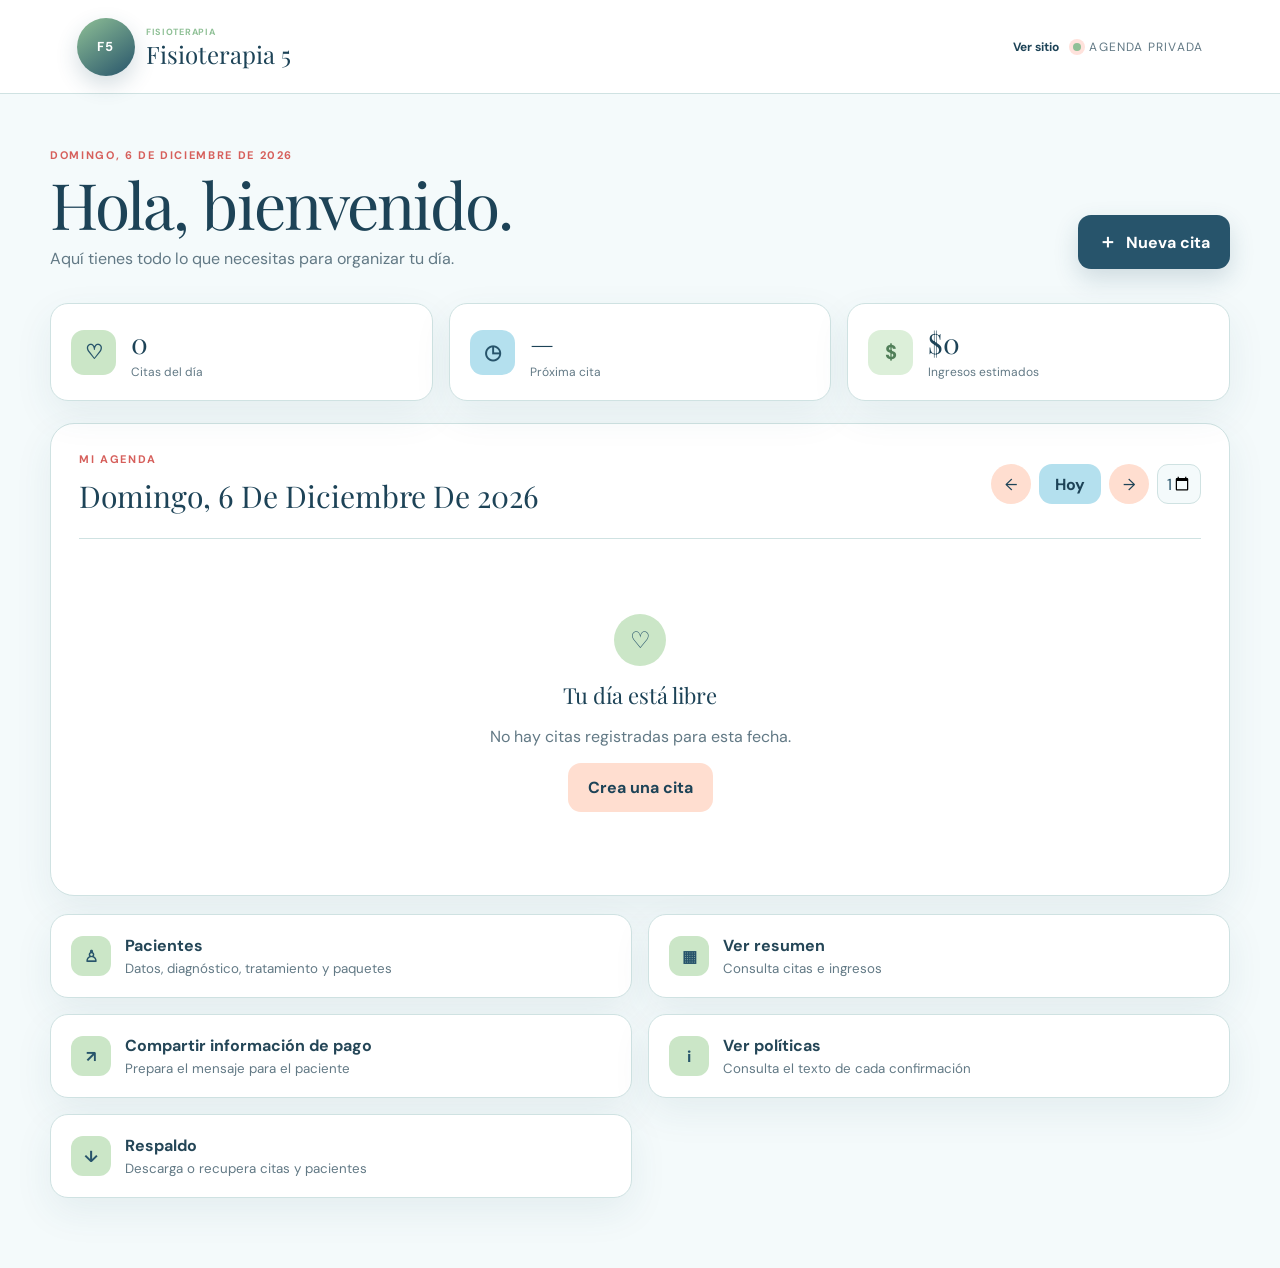
==== agenda/index.html @ aa814ce9 "Publicar aplicación de prueba Fisioterapia 5" ====
<!doctype html>
<html lang="es">
<head>
  <meta charset="utf-8">
  <meta name="viewport" content="width=device-width,initial-scale=1">
  <meta name="theme-color" content="#174a78">
  <title>Mi Agenda · Fisioterapia 5</title>
  <link rel="preconnect" href="https://fonts.googleapis.com">
  <link rel="preconnect" href="https://fonts.gstatic.com" crossorigin>
  <link href="https://fonts.googleapis.com/css2?family=DM+Sans:wght@400;500;600;700&family=Playfair+Display:ital,wght@0,600;1,600&display=swap" rel="stylesheet">
  <link rel="stylesheet" href="css/styles.css">
  <link rel="stylesheet" href="css/brand.css">
  <link rel="stylesheet" href="css/finance.css">
  <link rel="stylesheet" href="css/messages.css">
  <link rel="stylesheet" href="css/summary.css">
  <link rel="stylesheet" href="css/backup.css">
</head>
<body>
  <header class="topbar">
    <a class="brand" href="../index.html" aria-label="Volver al sitio de reservaciones"><span class="brand-logo-wrap brand-placeholder" aria-hidden="true">F5</span><span class="brand-name"><small>Fisioterapia</small>Fisioterapia 5</span></a>
    <div class="topbar-status"><a class="back-site-link" href="../index.html">Ver sitio</a><p class="private-label"><span></span> Agenda privada</p></div>
  </header>

  <main class="app-shell">
    <section class="welcome">
      <div><p class="eyebrow" id="todayText"></p><h1>Hola, bienvenido.</h1><p>Aquí tienes todo lo que necesitas para organizar tu día.</p></div>
      <button class="primary-btn" id="newAppointmentBtn"><span>＋</span> Nueva cita</button>
    </section>

    <section class="stats" aria-label="Resumen del día">
      <article><span class="stat-icon blush">♡</span><div><strong id="appointmentCount">0</strong><p>Citas del día</p></div></article>
      <article><span class="stat-icon sand">◷</span><div><strong id="nextTime">—</strong><p>Próxima cita</p></div></article>
      <article><span class="stat-icon green">$</span><div><strong id="dayIncome">$0</strong><p>Ingresos estimados</p></div></article>
    </section>

    <section class="agenda-card">
      <div class="agenda-head"><div><p class="eyebrow">Mi agenda</p><h2 id="dateTitle"></h2></div><div class="date-controls"><button class="icon-btn" id="previousDay" aria-label="Día anterior">←</button><button class="today-btn" id="todayBtn">Hoy</button><button class="icon-btn" id="nextDay" aria-label="Día siguiente">→</button><input id="datePicker" type="date" aria-label="Elegir fecha"></div></div>
      <div class="appointment-list" id="appointmentList"></div>
    </section>

    <section class="quick-actions">
      <button id="patientsBtn"><span>♙</span><div><strong>Pacientes</strong><small>Datos, diagnóstico, tratamiento y paquetes</small></div></button>
      <button id="summaryBtn"><span>▦</span><div><strong>Ver resumen</strong><small>Consulta citas e ingresos</small></div></button>
      <button id="paymentBtn"><span>↗</span><div><strong>Compartir información de pago</strong><small>Prepara el mensaje para el paciente</small></div></button>
      <button id="policiesBtn"><span>i</span><div><strong>Ver políticas</strong><small>Consulta el texto de cada confirmación</small></div></button>
      <button id="backupBtn"><span>↓</span><div><strong>Respaldo</strong><small>Descarga o recupera citas y pacientes</small></div></button>
    </section>
  </main>

  <dialog id="appointmentDialog">
    <button class="dialog-close" data-close-dialog aria-label="Cerrar">×</button>
    <p class="eyebrow" id="formEyebrow">Nueva cita</p><h2 id="formTitle">Agendar cita</h2>
    <form id="appointmentForm" novalidate>
      <input id="appointmentId" type="hidden">
      <label>Paciente registrado <span>(opcional)</span><select id="appointmentPatient"><option value="">Paciente nuevo</option></select></label>
      <div class="package-banner" id="appointmentPackage" hidden></div>
      <div class="form-row"><label>Nombre del paciente<input id="clientName" required autocomplete="name" placeholder="Nombre completo"></label><label>WhatsApp<input id="clientPhone" type="tel" required inputmode="tel" autocomplete="tel" placeholder="10 dígitos"></label></div>
      <label class="check-row" id="savePatientLabel"><input id="savePatientCheck" type="checkbox" checked><span>Guardar paciente para próximas citas</span></label>
      <div class="form-row"><label>Área<select id="areaSelect" required><option value="valuation">Valoración</option><option value="followup">Seguimiento</option><option value="valuation_treatment">Valoración y tratamiento</option><option value="revaluation">Revaloración</option></select></label><label>Servicio<select id="serviceSelect" required></select></label></div>
      <div class="form-row"><label>Fecha<input id="appointmentDate" type="date" required></label><label>Hora<select id="appointmentTime" required></select></label></div>
      <label>Precio acordado <span>(opcional)</span><input id="appointmentPrice" type="number" min="0" step="1" inputmode="decimal" placeholder="$0"></label>
      <label>Diagnóstico <span>(opcional)</span><textarea id="appointmentDiagnosis" rows="3" placeholder="Diagnóstico o motivo clínico"></textarea></label>
      <label>Tratamiento <span>(opcional)</span><textarea id="appointmentTreatment" rows="3" placeholder="Plan o tratamiento indicado"></textarea></label>
      <label>Notas de la cita <span>(opcional)</span><textarea id="appointmentNotes" rows="3" placeholder="Indicaciones o detalles adicionales"></textarea></label>
      <p class="form-error" id="formError"></p>
      <div class="form-actions"><button class="danger-btn" id="deleteBtn" type="button" hidden>Cancelar cita</button><button class="primary-btn" type="submit">Guardar cita</button></div>
    </form>
  </dialog>

  <dialog id="patientsDialog" class="patients-dialog">
    <button class="dialog-close" data-close-dialog aria-label="Cerrar">×</button>
    <p class="eyebrow">Expedientes</p><div class="dialog-title-row"><h2>Pacientes</h2><button class="secondary-btn" id="newPatientBtn" type="button">＋ Nuevo paciente</button></div>
    <label>Buscar paciente<input id="patientSearch" type="search" placeholder="Nombre o WhatsApp"></label>
    <div class="patient-list" id="patientList"></div>
  </dialog>

  <dialog id="patientEditorDialog">
    <button class="dialog-close" data-close-dialog aria-label="Cerrar">×</button>
    <p class="eyebrow" id="patientFormEyebrow">Paciente</p><h2 id="patientFormTitle">Nuevo paciente</h2>
    <form id="patientForm" novalidate>
      <input id="patientId" type="hidden">
      <div class="form-row"><label>Nombre completo<input id="patientName" required autocomplete="name"></label><label>WhatsApp<input id="patientPhone" type="tel" required inputmode="tel"></label></div>
      <label>Diagnóstico <span>(opcional)</span><textarea id="patientDiagnosis" rows="4" placeholder="Diagnóstico del paciente"></textarea></label>
      <label>Tratamiento <span>(opcional)</span><textarea id="patientTreatment" rows="4" placeholder="Tratamiento o plan terapéutico"></textarea></label>
      <fieldset class="package-fields"><legend>Paquete activo</legend><div class="form-row"><label>Paquete<select id="patientPackage"><option value="0">Sin paquete</option><option value="5">5 sesiones</option><option value="10">10 sesiones</option></select></label><label>Sesiones restantes<input id="patientSessions" type="number" min="0" max="10" step="1" value="0"></label></div></fieldset>
      <p class="form-error" id="patientFormError"></p>
      <div class="form-actions"><button class="danger-btn" id="deletePatientBtn" type="button" hidden>Eliminar paciente</button><button class="primary-btn" type="submit">Guardar paciente</button></div>
    </form>
  </dialog>

  <dialog id="paymentDialog"><button class="dialog-close" data-close-dialog aria-label="Cerrar">×</button><p class="eyebrow">Transferencia</p><h2>Compartir información de pago</h2><p class="dialog-copy">Escribe el WhatsApp del paciente para preparar la información de pago de Fisioterapia 5.</p><form id="paymentForm"><label>Número de WhatsApp<input id="paymentPhone" type="tel" required inputmode="tel" placeholder="10 dígitos"></label><button class="whatsapp-btn" type="submit">Abrir WhatsApp</button></form></dialog>
  <dialog id="messageDialog"><button class="dialog-close" data-close-dialog aria-label="Cerrar">×</button><p class="eyebrow">WhatsApp</p><h2 id="messageDialogTitle">Mensaje para el paciente</h2><p class="dialog-copy">Elige el mensaje que deseas preparar.</p><div class="message-options"><button type="button" data-message-type="confirmation"><span>✓</span><div><strong>Confirmar cita</strong><small>Fecha, horario, servicio y paquete</small></div></button><button type="button" data-message-type="reminder"><span>◷</span><div><strong>Enviar recordatorio</strong><small>Un mensaje breve con los datos de la cita</small></div></button><button type="button" data-message-type="cancellation"><span>×</span><div><strong>Avisar cancelación</strong><small>Notifica la cancelación e invita a reagendar</small></div></button></div></dialog>
  <dialog id="summaryDialog" class="summary-dialog"><button class="dialog-close" data-close-dialog aria-label="Cerrar">×</button><p class="eyebrow">Actividad</p><h2>Resumen de la agenda</h2><div class="summary-tabs" role="group" aria-label="Periodo del resumen"><button type="button" class="active" data-summary-period="week">Esta semana</button><button type="button" data-summary-period="month">Este mes</button></div><p class="summary-range" id="summaryRange"></p><div class="summary-metrics"><article><small>Citas</small><strong id="summaryAppointments">0</strong></article><article><small>Ingresos</small><strong id="summaryIncome">$0</strong></article><article><small>Pacientes</small><strong id="summaryPatients">0</strong></article></div><div class="summary-list" id="summaryList"></div></dialog>
  <dialog id="backupDialog" class="backup-dialog"><button class="dialog-close" data-close-dialog aria-label="Cerrar">×</button><p class="eyebrow">Seguridad</p><h2>Respaldo</h2><p class="dialog-copy">Guarda una copia de las citas y los expedientes de pacientes.</p><div class="backup-count"><span>♡</span><div><strong id="backupAppointmentCount">0 citas y 0 pacientes</strong><small>Incluye diagnóstico, tratamiento y paquetes activos.</small></div></div><div class="backup-actions"><button type="button" class="primary-btn" id="exportBackupBtn">↓ Descargar respaldo</button><label class="backup-upload">↑ Restaurar respaldo<input id="importBackupInput" type="file" accept=".json,application/json"></label></div><p class="backup-note">Al restaurar, la información se combinará con la existente.</p><p class="form-error" id="backupError"></p></dialog>
  <dialog id="policiesDialog"><button class="dialog-close" data-close-dialog aria-label="Cerrar">×</button><p class="eyebrow">Fisioterapia 5</p><h2>Políticas de citas</h2><p class="dialog-copy">Buscamos cuidar el tiempo de cada paciente y brindar el mejor servicio.</p><ul><li>Para cancelar o reagendar, avísanos con al menos 48 horas de anticipación.</li><li>Después de 10 minutos de retraso, la cita podrá cancelarse.</li><li>Una cita puede reagendarse un máximo de dos veces.</li></ul><button class="secondary-btn full" data-close-dialog>Entendido</button></dialog>

  <div class="toast" id="toast" role="status"></div>
  <script src="js/app.js?v=fisio52"></script>
</body>
</html>
---- agenda/css/styles.css ----
:root{--wine:#5b2c3d;--wine2:#744055;--rose:#c98f99;--blush:#f6e9ea;--cream:#faf7f2;--sand:#f3eadb;--ink:#30272a;--muted:#7b6f72;--line:#eadfdd;--white:#fff;--green:#47866a;--shadow:0 18px 50px #47232f12}*{box-sizing:border-box}html{scroll-behavior:smooth}body{margin:0;background:var(--cream);color:var(--ink);font-family:"DM Sans",sans-serif;min-height:100vh}button,input,select,textarea{font:inherit}button{cursor:pointer}button:focus-visible,input:focus-visible,select:focus-visible,textarea:focus-visible{outline:3px solid #c98f9966;outline-offset:2px}[hidden]{display:none!important}.topbar{height:84px;padding:0 clamp(20px,6vw,84px);background:#fff;border-bottom:1px solid var(--line);display:flex;align-items:center;justify-content:space-between}.brand{display:flex;align-items:center;gap:12px;color:var(--wine);font:24px "Playfair Display",serif;text-decoration:none}.brand em{font-weight:400}.brand-mark{width:42px;height:42px;border-radius:50%;display:grid;place-items:center;background:var(--wine);color:#fff;font-style:italic}.private-label{display:flex;align-items:center;gap:8px;color:var(--muted);font-size:12px;text-transform:uppercase;letter-spacing:.1em}.private-label span{width:8px;height:8px;border-radius:50%;background:#6ca77e;box-shadow:0 0 0 4px #e8f2eb}.app-shell{width:min(1180px,calc(100% - 40px));margin:auto;padding:54px 0 70px}.eyebrow{margin:0 0 10px;color:var(--rose);font-size:11px;font-weight:700;letter-spacing:.15em;text-transform:uppercase}.welcome{display:flex;justify-content:space-between;align-items:end;gap:25px;margin-bottom:34px}.welcome h1{margin:0;color:var(--wine);font:clamp(42px,5vw,66px)/1 "Playfair Display",serif;letter-spacing:-.03em}.welcome p:last-child{color:var(--muted);margin:12px 0 0}.primary-btn,.secondary-btn,.danger-btn,.whatsapp-btn,.today-btn{border:0;border-radius:13px;padding:14px 20px;font-weight:700}.primary-btn{background:var(--wine);color:#fff;display:inline-flex;align-items:center;justify-content:center;gap:9px}.primary-btn:hover{background:var(--wine2);transform:translateY(-1px)}.primary-btn span{font-size:19px}.stats{display:grid;grid-template-columns:repeat(3,1fr);gap:16px;margin-bottom:22px}.stats article{background:#fff;border:1px solid var(--line);border-radius:18px;padding:20px;display:flex;align-items:center;gap:15px;box-shadow:var(--shadow)}.stats strong{display:block;color:var(--wine);font:28px "Playfair Display",serif}.stats p{color:var(--muted);font-size:12px;margin:3px 0 0}.stat-icon{width:45px;height:45px;border-radius:13px;display:grid;place-items:center;color:var(--wine);font-size:20px;font-weight:700}.blush{background:var(--blush)}.sand{background:var(--sand)}.green{background:#e4f0e8;color:var(--green)}.agenda-card{background:#fff;border:1px solid var(--line);border-radius:24px;padding:28px;box-shadow:var(--shadow)}.agenda-head{display:flex;justify-content:space-between;align-items:center;gap:20px;padding-bottom:22px;border-bottom:1px solid var(--line)}.agenda-head h2{margin:0;color:var(--wine);font:30px "Playfair Display",serif;text-transform:capitalize}.date-controls{display:flex;align-items:center;gap:8px}.icon-btn,.today-btn{height:40px;border:0;background:var(--blush);color:var(--wine)}.icon-btn{width:40px;border-radius:50%}.today-btn{padding:0 16px}#datePicker{width:44px;height:40px;padding:8px;border:1px solid var(--line);background:var(--cream);color:var(--wine);border-radius:11px}.appointment-list{display:grid;gap:11px;padding-top:20px}.appointment-item{display:grid;grid-template-columns:90px 5px 1fr auto;gap:18px;align-items:center;border:1px solid var(--line);border-radius:17px;padding:17px 18px;transition:.2s}.appointment-item:hover{border-color:#d6babe;box-shadow:0 10px 25px #47232f0d}.appointment-time{color:var(--wine);font:22px "Playfair Display",serif}.appointment-time small{display:block;color:var(--muted);font:10px "DM Sans",sans-serif;margin-top:3px}.service-line{height:50px;border-radius:5px;background:var(--rose)}.appointment-info h3{margin:0 0 5px;font-size:16px}.appointment-info p{margin:2px 0;color:var(--muted);font-size:12px}.appointment-meta{display:flex;align-items:center;justify-content:flex-end;gap:9px}.price{color:var(--wine);font-weight:700;font-size:14px}.more-btn,.message-btn{border:0;border-radius:10px;padding:10px 12px;font-weight:700}.message-btn{background:#e3f3e9;color:#28744e}.more-btn{background:var(--blush);color:var(--wine)}.empty-state{text-align:center;padding:55px 20px;color:var(--muted)}.empty-state span{display:grid;place-items:center;margin:0 auto 14px;width:52px;height:52px;border-radius:50%;background:var(--blush);color:var(--wine);font-size:23px}.empty-state strong{display:block;color:var(--wine);font:22px "Playfair Display",serif;margin-bottom:6px}.quick-actions{display:grid;grid-template-columns:1fr 1fr;gap:16px;margin-top:18px}.quick-actions>button{background:#fff;border:1px solid var(--line);border-radius:18px;padding:20px;display:flex;gap:14px;align-items:center;text-align:left;color:var(--ink)}.quick-actions>button>span{width:40px;height:40px;flex:0 0 40px;border-radius:12px;background:var(--blush);display:grid;place-items:center;color:var(--wine);font-weight:700}.quick-actions strong,.quick-actions small{display:block}.quick-actions small{color:var(--muted);margin-top:4px}
dialog{width:min(94vw,620px);max-height:92vh;overflow:auto;border:0;border-radius:24px;padding:32px;color:var(--ink);box-shadow:0 35px 90px #33182147}dialog::backdrop{background:#2b1c2194;backdrop-filter:blur(3px)}dialog h2{font:34px "Playfair Display",serif;color:var(--wine);margin:0 0 24px}.dialog-close{position:absolute;right:18px;top:16px;border:0;background:var(--blush);color:var(--wine);width:35px;height:35px;border-radius:50%;font-size:22px}form{display:grid;gap:16px}.form-row{display:grid;grid-template-columns:1fr 1fr;gap:14px}label{display:grid;gap:7px;color:var(--wine);font-size:12px;font-weight:700}label span{color:var(--muted);font-weight:400}input,select,textarea{width:100%;border:1px solid var(--line);background:var(--cream);color:var(--ink);border-radius:11px;padding:13px 14px}textarea{resize:vertical}.form-actions{display:flex;justify-content:flex-end;gap:10px;margin-top:5px}.danger-btn{background:#fae5e6;color:#9c3f48}.secondary-btn{background:var(--blush);color:var(--wine)}.whatsapp-btn{background:#22975d;color:#fff}.full{width:100%}.form-error{min-height:17px;margin:0;color:#a13d47;font-size:12px}.dialog-copy,dialog li{color:var(--muted);line-height:1.6}dialog ul{padding-left:20px;margin-bottom:24px}.toast{position:fixed;bottom:24px;left:50%;transform:translate(-50%,25px);background:var(--ink);color:#fff;padding:12px 20px;border-radius:99px;font-size:13px;opacity:0;pointer-events:none;transition:.25s;z-index:20}.toast.show{opacity:1;transform:translate(-50%,0)}
@media(max-width:760px){.app-shell{width:min(100% - 28px,1180px);padding-top:34px}.welcome{align-items:flex-start;flex-direction:column}.welcome .primary-btn{width:100%}.stats{grid-template-columns:1fr}.agenda-head{align-items:flex-start;flex-direction:column}.date-controls{width:100%}.today-btn{flex:1}.appointment-item{grid-template-columns:70px 4px 1fr}.appointment-meta{grid-column:1/-1;justify-content:stretch}.appointment-meta button{flex:1}.quick-actions{grid-template-columns:1fr}}@media(max-width:500px){.topbar{height:72px;padding:0 16px}.brand{font-size:20px}.brand-mark{width:36px;height:36px}.private-label{font-size:9px}.welcome h1{font-size:45px}.agenda-card{padding:18px}.appointment-item{padding:15px 13px;gap:11px}.form-row{grid-template-columns:1fr}dialog{padding:27px 20px}.date-controls{gap:5px}.icon-btn{width:38px}#datePicker{width:42px}}@media(prefers-reduced-motion:reduce){*{transition:none!important}}

.topbar-status{display:flex;align-items:center;gap:14px}.topbar-status .private-label{margin:0}.sync-status{border:1px solid var(--line);background:var(--cream);color:var(--muted);border-radius:99px;padding:8px 12px;display:flex;align-items:center;gap:7px;font-size:11px}.sync-status span{width:8px;height:8px;border-radius:50%;background:#d49b43}.sync-status.synced span{background:#4b9a70}.sync-status.offline span{background:#9c7a82}.sync-status.pending span{background:#d16b64}.sync-status.syncing span{background:#d49b43;animation:syncPulse 1s infinite alternate}.sync-status b{font-weight:600}@keyframes syncPulse{to{opacity:.35}}@media(max-width:500px){.topbar-status .private-label{display:none}.sync-status{padding:7px 10px}}
.logout-form{display:block;margin:0}.logout-form button{border:0;background:transparent;color:#7a6170;font:600 11px/1 "DM Sans",sans-serif;cursor:pointer;padding:7px 4px}.logout-form button:hover{color:#a34e6b}@media(max-width:500px){.topbar-status{gap:8px}.logout-form button{font-size:0}.logout-form button::after{content:"Salir";font-size:11px}}
---- agenda/css/brand.css ----
/* Agenda de fisioterapia · Paleta azul, verde y celeste */
:root{
  --wine:#27546b;
  --wine2:#1d4357;
  --rose:#8fc096;
  --blush:#cbe6c7;
  --cream:#f4fafb;
  --sand:#b4e0ee;
  --ink:#244657;
  --muted:#627985;
  --line:#cfe2e2;
  --white:#fff;
  --green:#5d9569;
  --shadow:0 14px 38px #27546b14;
}
body{background:var(--cream)}
.back-site-link{color:var(--wine2);font-size:12px;font-weight:700;text-decoration:none}.back-site-link:hover{text-decoration:underline}
.service-builder{margin:16px 0;padding:14px;border:1px solid var(--line);border-radius:16px;background:var(--cream)}
.service-builder-head{display:flex;align-items:center;justify-content:space-between;gap:12px;margin-bottom:10px}
.service-builder-head .secondary-btn{padding:9px 12px;white-space:nowrap}
.service-row{display:grid;grid-template-columns:minmax(100px,.65fr) minmax(150px,1.35fr) minmax(120px,1fr) minmax(110px,.8fr) auto;gap:8px;align-items:end;padding:12px 0;border-top:1px solid var(--line)}
.service-row:first-child{border-top:0}.service-row label{margin:0}.service-row .remove-service{min-height:42px;border:0;border-radius:12px;padding:0 12px;background:#fff0e9;color:#a64242;font-weight:700;cursor:pointer}
.service-builder>small{display:block;color:var(--muted);margin-top:8px}
@media(max-width:720px){.service-row{grid-template-columns:1fr 1fr}.service-row .remove-service{grid-column:1/-1}.service-builder-head{align-items:flex-start;flex-direction:column}}
.topbar{height:94px;background:#fff;border-bottom-color:var(--line)}
.brand{gap:11px;color:var(--wine2)}
.brand-logo-wrap{width:84px;height:84px;display:grid;place-items:center;background:transparent;overflow:visible}
.brand-logo{width:84px;height:84px;object-fit:contain;display:block}
.brand-placeholder{width:58px;height:58px;border-radius:50%;background:linear-gradient(145deg,var(--rose),#e35e74);color:#fff;font:700 13px "DM Sans",sans-serif;letter-spacing:.08em;box-shadow:0 9px 22px #f06f6a33}
.brand-name{display:flex;flex-direction:column;white-space:nowrap;line-height:1.05}
.brand-name small{margin-bottom:4px;color:var(--rose);font:700 9px "DM Sans",sans-serif;letter-spacing:.08em;text-transform:uppercase}
.private-label span{background:var(--rose);box-shadow:0 0 0 4px #ffe2dc}
.eyebrow{color:#d65f5b}
.welcome h1,.stats strong,.agenda-head h2,.appointment-time,.empty-state strong,dialog h2{color:var(--wine2)}
.primary-btn{background:var(--rose);box-shadow:0 10px 24px #f06f6a2e}.primary-btn:hover{background:#df5c58}
.stats article,.agenda-card,.quick-actions>button{border-color:var(--line);box-shadow:var(--shadow)}
.stat-icon.blush{background:#ffe1d5;color:#dc625b}.stat-icon.sand{background:var(--sand);color:#815e17}.stat-icon.green{background:#dff1e7;color:#347b5d}
.icon-btn,.today-btn,.more-btn,.secondary-btn{background:#ffded0;color:var(--wine2)}
.today-btn{background:#ffd8c7}
.appointment-item:hover{border-color:#f0b2a9;box-shadow:0 8px 22px #7d5a4612}
.service-line{background:var(--rose)}
.message-btn{background:#dff1e7;color:#347b5d}
.quick-actions>button>span,.empty-state span{background:#ffe1d5;color:#d65f5b}
input,select,textarea{background:#fffdfa}
dialog::backdrop{background:#392c3180}
@media(max-width:500px){
  .topbar{height:78px}
  .brand-logo-wrap,.brand-logo{width:58px;height:58px}
  .brand-name{display:none}
}

/* Ajustes finales de la paleta fisioterapia */
.brand-placeholder{background:linear-gradient(145deg,#8fc096,#27546b);box-shadow:0 9px 22px #27546b33}
.primary-btn{background:#27546b;box-shadow:0 10px 24px #27546b2e}.primary-btn:hover{background:#1d4357}
.stat-icon.blush{background:#cbe6c7;color:#27546b}.stat-icon.sand{background:#b4e0ee;color:#27546b}.stat-icon.green{background:#dcefd9;color:#517f59}
.quick-actions>button>span,.empty-state span{background:#cbe6c7;color:#27546b}
.service-row .remove-service{background:#e8f4e6;color:#27546b}
.today-btn{background:#b4e0ee}.appointment-item:hover{border-color:#9dccd0;box-shadow:0 8px 22px #27546b12}
.message-btn{background:#dcefd9;color:#27546b}input,select,textarea{background:#f8fcfd}dialog::backdrop{background:#193d4d80}

.check-row{display:flex;align-items:center;gap:10px;padding:11px 13px;border:1px solid var(--line);border-radius:12px;background:var(--cream)}
.check-row input{width:18px;height:18px;margin:0}.check-row span{color:var(--ink);font-weight:600}
.package-banner{display:grid;gap:4px;padding:14px 16px;border:1px solid #9dcfa4;border-radius:14px;background:#e8f5e7;color:var(--wine2)}
.package-banner span,.package-banner small{color:var(--muted)}.package-inline{color:var(--green)!important;font-weight:700}
.dialog-title-row{display:flex;align-items:center;justify-content:space-between;gap:16px;margin-bottom:20px}.dialog-title-row h2{margin:0}
.patients-dialog{width:min(94vw,760px)}.patient-list{display:grid;gap:10px;margin-top:18px}
.patient-card{display:flex;align-items:center;justify-content:space-between;gap:16px;padding:15px;border:1px solid var(--line);border-radius:14px;background:var(--cream)}
.patient-card strong,.patient-card span,.patient-card small{display:block}.patient-card span,.patient-card small{margin-top:3px;color:var(--muted);font-size:12px}.patient-card .package-active{color:var(--green);font-weight:700}
.package-fields{margin:0;padding:16px;border:1px solid var(--line);border-radius:14px}.package-fields legend{padding:0 7px;color:var(--wine);font-size:12px;font-weight:700}
@media(max-width:620px){.dialog-title-row,.patient-card{align-items:stretch;flex-direction:column}}
---- agenda/css/finance.css ----
.appointment-amount {
  display: grid;
  min-width: 86px;
  text-align: right;
}

.appointment-amount small {
  margin-top: 2px;
  color: var(--muted);
  font-size: 10px;
}

@media (max-width: 760px) {
  .appointment-amount {
    min-width: 72px;
  }
}
---- agenda/css/messages.css ----
.message-options {
  display: grid;
  gap: 11px;
}

.message-options > button {
  display: flex;
  align-items: center;
  gap: 14px;
  width: 100%;
  padding: 16px;
  border: 1px solid var(--line);
  border-radius: 15px;
  background: var(--cream);
  color: var(--ink);
  text-align: left;
}

.message-options > button:hover {
  border-color: var(--rose);
  background: #fff;
}

.message-options > button > span {
  display: grid;
  flex: 0 0 42px;
  width: 42px;
  height: 42px;
  place-items: center;
  border-radius: 12px;
  background: var(--blush);
  color: var(--wine);
  font-size: 18px;
  font-weight: 700;
}

.message-options strong,
.message-options small {
  display: block;
}

.message-options small {
  margin-top: 3px;
  color: var(--muted);
}
---- agenda/css/summary.css ----
.quick-actions {
  grid-template-columns: repeat(2, 1fr);
}

.summary-dialog {
  width: min(94vw, 760px);
}

.summary-tabs {
  display: inline-flex;
  gap: 5px;
  padding: 5px;
  border-radius: 13px;
  background: var(--blush);
}

.summary-tabs button {
  padding: 9px 15px;
  border: 0;
  border-radius: 9px;
  background: transparent;
  color: var(--muted);
  font-weight: 700;
}

.summary-tabs button.active {
  background: #fff;
  color: var(--wine);
  box-shadow: 0 4px 14px #5b2c3d12;
}

.summary-range {
  margin: 15px 0;
  color: var(--muted);
  font-size: 13px;
  text-transform: capitalize;
}

.summary-metrics {
  display: grid;
  grid-template-columns: repeat(3, 1fr);
  gap: 10px;
}

.summary-metrics article {
  padding: 14px;
  border: 1px solid var(--line);
  border-radius: 14px;
  background: var(--cream);
}

.summary-metrics small,
.summary-metrics strong {
  display: block;
}

.summary-metrics small {
  color: var(--muted);
  font-size: 10px;
}

.summary-metrics strong {
  margin-top: 5px;
  color: var(--wine);
  font: 21px "Playfair Display", serif;
}

.summary-list {
  display: grid;
  gap: 8px;
  margin-top: 18px;
  padding-top: 16px;
  border-top: 1px solid var(--line);
}

.summary-entry {
  display: grid;
  grid-template-columns: 92px 1fr auto;
  gap: 12px;
  align-items: center;
  padding: 12px;
  border-radius: 12px;
  background: var(--cream);
}

.summary-entry time {
  color: var(--wine);
  font-size: 11px;
  font-weight: 700;
  text-transform: capitalize;
}

.summary-entry strong,
.summary-entry small {
  display: block;
}

.summary-entry small {
  margin-top: 3px;
  color: var(--muted);
}

.summary-entry > strong {
  color: var(--wine);
  white-space: nowrap;
}

.summary-empty {
  padding: 28px 15px;
  color: var(--muted);
  text-align: center;
}

@media (max-width: 900px) {
  .quick-actions {
    grid-template-columns: 1fr;
  }
}

@media (max-width: 620px) {
  .summary-metrics {
    grid-template-columns: 1fr 1fr;
  }

  .summary-entry {
    grid-template-columns: 76px 1fr;
  }

  .summary-entry > strong {
    grid-column: 2;
  }
}
---- agenda/css/backup.css ----
.backup-count {
  display: flex;
  align-items: center;
  gap: 14px;
  padding: 17px;
  border: 1px solid var(--line);
  border-radius: 15px;
  background: var(--cream);
}

.backup-count > span {
  display: grid;
  flex: 0 0 44px;
  width: 44px;
  height: 44px;
  place-items: center;
  border-radius: 13px;
  background: var(--blush);
  color: var(--wine);
  font-size: 20px;
}

.backup-count strong,
.backup-count small {
  display: block;
}

.backup-count small,
.backup-note {
  color: var(--muted);
}

.backup-count small {
  margin-top: 4px;
}

.backup-actions {
  display: grid;
  grid-template-columns: 1fr 1fr;
  gap: 10px;
  margin-top: 16px;
}

.backup-upload {
  display: flex;
  align-items: center;
  justify-content: center;
  border: 0;
  border-radius: 13px;
  background: var(--blush);
  color: var(--wine);
  font-size: 14px;
  font-weight: 700;
  cursor: pointer;
}

.backup-upload input {
  position: absolute;
  width: 1px;
  height: 1px;
  padding: 0;
  opacity: 0;
  pointer-events: none;
}

.backup-note {
  margin: 14px 0 0;
  font-size: 11px;
  line-height: 1.55;
}

@media (max-width: 520px) {
  .backup-actions {
    grid-template-columns: 1fr;
  }

  .backup-upload {
    min-height: 48px;
  }
}
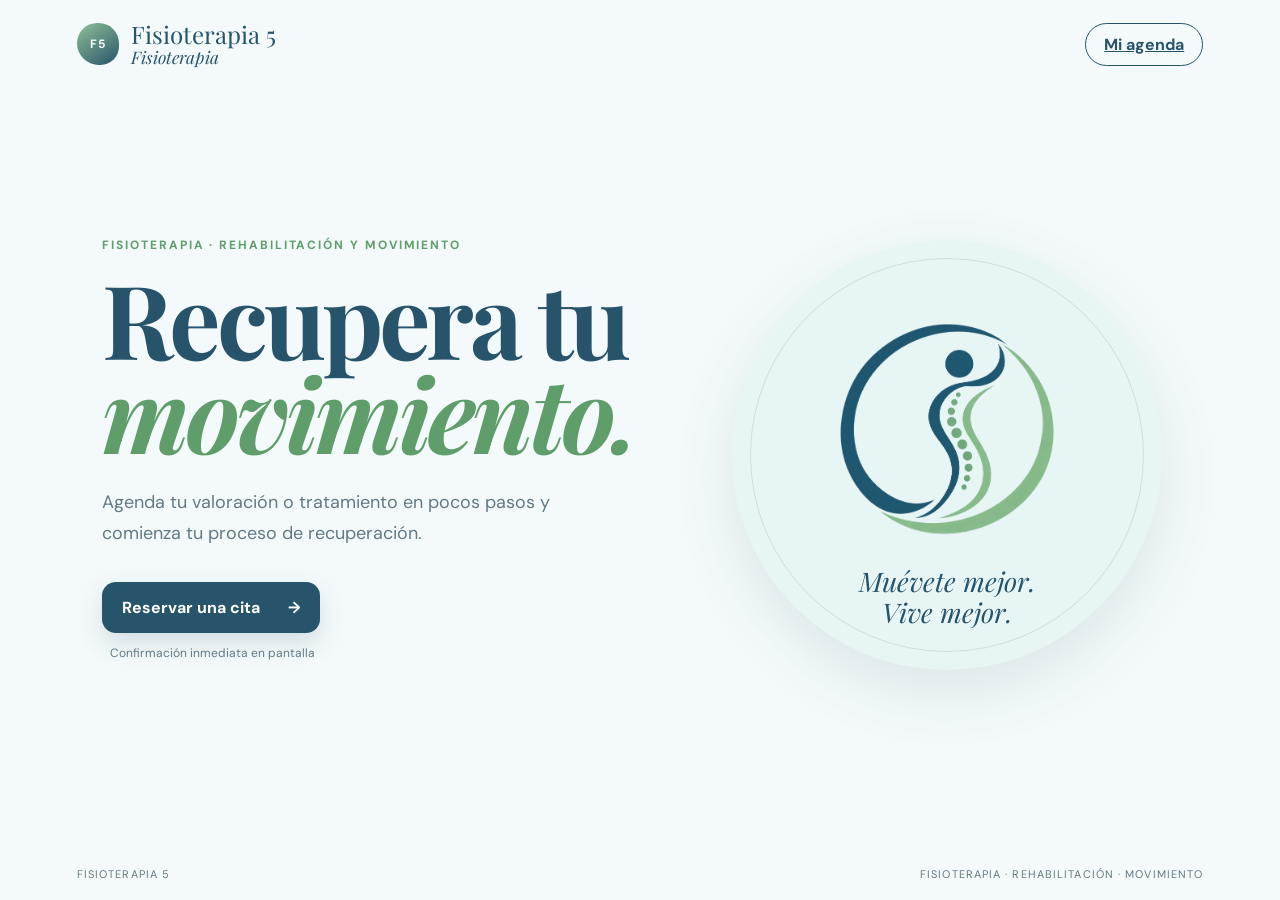
==== commit 2e33b58e: "Proteger guardado y recuperación de pacientes" ====
--- a/agenda/index.html
+++ b/agenda/index.html
@@ -95,7 +95,7 @@
   <dialog id="policiesDialog"><button class="dialog-close" data-close-dialog aria-label="Cerrar">×</button><p class="eyebrow">Fisioterapia 5</p><h2>Políticas de citas</h2><p class="dialog-copy">Buscamos cuidar el tiempo de cada paciente y brindar el mejor servicio.</p><ul><li>Para cancelar o reagendar, avísanos con al menos 48 horas de anticipación.</li><li>Después de 10 minutos de retraso, la cita podrá cancelarse.</li><li>Una cita puede reagendarse un máximo de dos veces.</li></ul><button class="secondary-btn full" data-close-dialog>Entendido</button></dialog>
 
   <div class="toast" id="toast" role="status"></div>
-  <script src="js/app.js?v=fisio52"></script>
+  <script src="../js/cloud-config.js?v=fisio51"></script><script src="../js/cloud-sync.js?v=fisio52"></script><script>if(!window.CloudAppointments?.isUnlocked())location.replace("../index.html")</script><script src="js/app.js?v=fisio54"></script>
 </body>
 </html>
 
